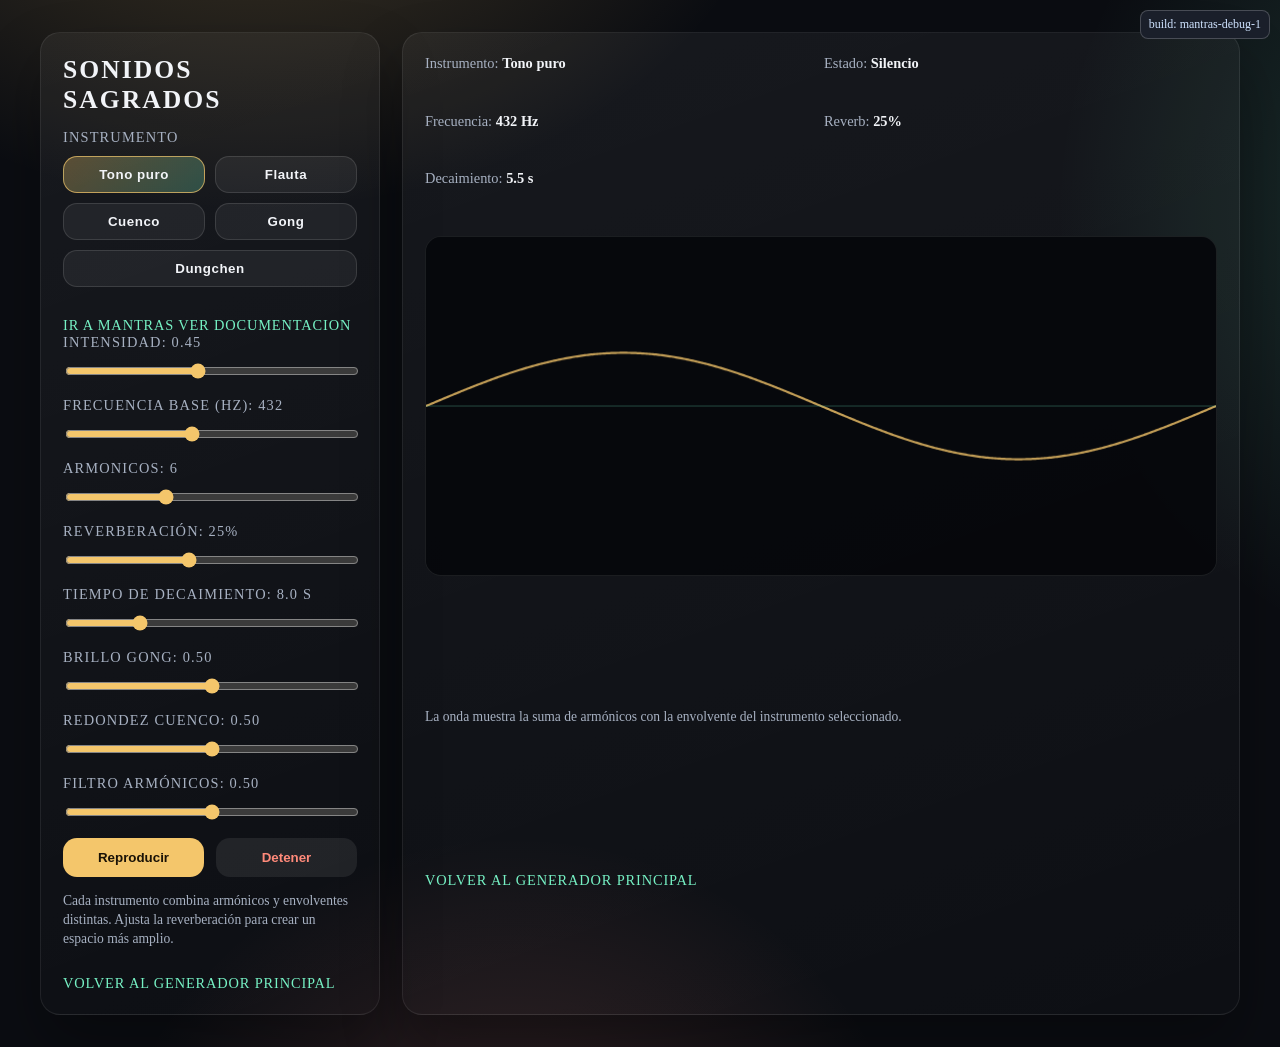
==== index.html @ 893e4a83 "Restaurar index a sonidos sagrados" ====
<!doctype html>
<html lang="es">
<head>
  <meta charset="utf-8" />
  <meta name="viewport" content="width=device-width, initial-scale=1" />
  <title>Sonidos Sagrados</title>
  <style>
    :root {
      --bg: #0b0d12;
      --panel: #151a22;
      --ink: #f2f4f8;
      --muted: #a7b1c2;
      --gold: #f4c66b;
      --emerald: #76f1c4;
      --crimson: #ff8a7a;
    }

    * { box-sizing: border-box; }

    body {
      margin: 0;
      font-family: "Cinzel", "Georgia", serif;
      color: var(--ink);
      background:
        radial-gradient(900px 700px at 20% -20%, rgba(244, 198, 107, 0.25), transparent 60%),
        radial-gradient(800px 800px at 120% 20%, rgba(118, 241, 196, 0.2), transparent 60%),
        radial-gradient(700px 700px at 40% 120%, rgba(255, 138, 122, 0.2), transparent 60%),
        var(--bg);
      min-height: 100vh;
      display: flex;
      justify-content: center;
      align-items: center;
      padding: 32px 18px;
    }

    .shell {
      width: min(1200px, 100%);
      display: grid;
      grid-template-columns: minmax(260px, 340px) 1fr;
      gap: 22px;
    }

    @media (max-width: 900px) {
      .shell { grid-template-columns: 1fr; }
    }

    .panel {
      background: linear-gradient(160deg, rgba(255,255,255,0.05), rgba(255,255,255,0.01));
      border: 1px solid rgba(255,255,255,0.08);
      border-radius: 20px;
      padding: 22px;
      box-shadow: 0 30px 60px rgba(0,0,0,0.3);
    }

    h1 {
      font-size: 1.6rem;
      margin: 0 0 14px;
      letter-spacing: 0.08em;
      text-transform: uppercase;
    }

    .control {
      display: grid;
      gap: 10px;
      margin-bottom: 16px;
    }

    .control label {
      font-size: 0.9rem;
      color: var(--muted);
      text-transform: uppercase;
      letter-spacing: 0.08em;
    }

    .row {
      display: flex;
      gap: 10px;
      flex-wrap: wrap;
    }

    .btn {
      flex: 1 1 120px;
      padding: 10px 14px;
      border-radius: 14px;
      border: 1px solid rgba(255,255,255,0.12);
      background: rgba(255,255,255,0.06);
      color: var(--ink);
      cursor: pointer;
      transition: all 0.2s ease;
      font-weight: 600;
      letter-spacing: 0.04em;
    }

    .btn.active {
      border-color: rgba(244, 198, 107, 0.7);
      background: linear-gradient(130deg, rgba(244, 198, 107, 0.3), rgba(118, 241, 196, 0.25));
    }

    .btn:hover { transform: translateY(-1px); }

    input[type="range"] {
      width: 100%;
      accent-color: var(--gold);
    }

    .cta {
      display: flex;
      gap: 12px;
      margin-top: 8px;
    }

    .cta button {
      flex: 1;
      padding: 12px 14px;
      border-radius: 14px;
      border: none;
      font-weight: 700;
      cursor: pointer;
    }

    .start {
      background: var(--gold);
      color: #1a1206;
    }

    .stop {
      background: rgba(255,255,255,0.08);
      color: var(--crimson);
      border: 1px solid rgba(255,255,255,0.2);
    }

    .display {
      display: grid;
      gap: 14px;
    }

    .readout {
      display: grid;
      gap: 6px;
      grid-template-columns: repeat(2, minmax(140px, 1fr));
      font-size: 0.9rem;
      color: var(--muted);
    }

    .readout span {
      color: var(--ink);
      font-weight: 600;
    }

    canvas {
      width: 100%;
      height: 340px;
      background: rgba(6, 8, 12, 0.8);
      border-radius: 16px;
      border: 1px solid rgba(255,255,255,0.08);
    }

    .hint {
      font-size: 0.85rem;
      color: var(--muted);
      line-height: 1.4;
    }

    .nav-link {
      display: inline-block;
      margin-top: 14px;
      color: var(--emerald);
      text-decoration: none;
      font-size: 0.9rem;
      letter-spacing: 0.06em;
      text-transform: uppercase;
    }

  </style>
</head>
<body>
  <main class="shell">
    <div id="build-tag" style="position:fixed; top:10px; right:10px; z-index:9999; font-size:12px; padding:6px 8px; border-radius:8px; background:#1a1f2a; border:1px solid rgba(255,255,255,0.2); color:#cfe3ff;">
      build: mantras-debug-1
    </div>
    <section class="panel">
      <h1>Sonidos sagrados</h1>

      <div class="control">
        <label>Instrumento</label>
        <div class="row" id="instrument-buttons">
          <button class="btn active" data-instrument="pure">Tono puro</button>
          <button class="btn" data-instrument="flute">Flauta</button>
          <button class="btn" data-instrument="bowl">Cuenco</button>
          <button class="btn" data-instrument="gong">Gong</button>
          <button class="btn" data-instrument="tibet-horn">Dungchen</button>
        </div>
      </div>
      <a class="nav-link" href="mantras.html">Ir a Mantras</a>
      <a class="nav-link" href="documentacion_botones.html">Ver documentacion</a>

      <div class="control">
        <label>Intensidad: <span id="amp-value">0.45</span></label>
        <input id="amp" type="range" min="0" max="1" step="0.01" value="0.45" />
      </div>

      <div class="control">
        <label>Frecuencia base (Hz): <span id="freq-value">432</span></label>
        <input id="freq" type="range" min="20" max="980" step="1" value="432" />
      </div>

      <div class="control">
        <label>Armonicos: <span id="harm-value">6</span></label>
        <input id="harm" type="range" min="1" max="16" step="1" value="6" />
      </div>

      <div class="control">
        <label>Reverberación: <span id="verb-value">25%</span></label>
        <input id="verb" type="range" min="0" max="0.6" step="0.01" value="0.25" />
      </div>

      <div class="control">
        <label>Tiempo de decaimiento: <span id="decay-value">8.0 s</span></label>
        <input id="decay" type="range" min="1" max="30" step="0.1" value="8.0" />
      </div>

      <div class="control">
        <label>Brillo gong: <span id="gong-bright-value">0.5</span></label>
        <input id="gong-bright" type="range" min="0" max="1" step="0.05" value="0.5" />
      </div>

      <div class="control">
        <label>Redondez cuenco: <span id="bowl-round-value">0.5</span></label>
        <input id="bowl-round" type="range" min="0" max="1" step="0.05" value="0.5" />
      </div>

      <div class="control">
        <label>Filtro armónicos: <span id="harm-filter-value">0.5</span></label>
        <input id="harm-filter" type="range" min="0" max="1" step="0.05" value="0.5" />
      </div>

      <div class="cta">
        <button class="start" id="start">Reproducir</button>
        <button class="stop" id="stop">Detener</button>
      </div>

      <p class="hint">Cada instrumento combina armónicos y envolventes distintas. Ajusta la reverberación para crear un espacio más amplio.</p>
      <a class="nav-link" href="index.html">Volver al generador principal</a>
    </section>

    <section class="panel display">
      <div class="readout">
        <div>Instrumento: <span id="read-inst">Tono puro</span></div>
        <div>Estado: <span id="read-state">Silencio</span></div>
        <div>Frecuencia: <span id="read-freq">432 Hz</span></div>
        <div>Reverb: <span id="read-verb">25%</span></div>
        <div>Decaimiento: <span id="read-decay">5.5 s</span></div>
      </div>
      <canvas id="scope" width="900" height="340"></canvas>
      <p id="wave-hint" class="hint">La onda muestra la suma de armónicos con la envolvente del instrumento seleccionado.</p>
      <a class="nav-link" href="index.html">Volver al generador principal</a>

    </section>
  </main>

  <script>
    const audioState = {
      ctx: null,
      masterGain: null,
      verb: null,
      verbGain: null,
      instrument: "pure",
      running: false,
      voiceGain: null,
      nodes: []
    };

    const ui = {
      amp: document.getElementById("amp"),
      freq: document.getElementById("freq"),
      harm: document.getElementById("harm"),
      verb: document.getElementById("verb"),
      decay: document.getElementById("decay"),
      ampValue: document.getElementById("amp-value"),
      freqValue: document.getElementById("freq-value"),
      harmValue: document.getElementById("harm-value"),
      verbValue: document.getElementById("verb-value"),
      decayValue: document.getElementById("decay-value"),
      readInst: document.getElementById("read-inst"),
      readState: document.getElementById("read-state"),
      readFreq: document.getElementById("read-freq"),
      readVerb: document.getElementById("read-verb"),
      readDecay: document.getElementById("read-decay"),
      buttons: Array.from(document.querySelectorAll("#instrument-buttons .btn")),
      gongBright: document.getElementById("gong-bright"),
      bowlRound: document.getElementById("bowl-round"),
      harmFilter: document.getElementById("harm-filter"),
      gongBrightValue: document.getElementById("gong-bright-value"),
      bowlRoundValue: document.getElementById("bowl-round-value"),
      harmFilterValue: document.getElementById("harm-filter-value"),
      start: document.getElementById("start"),
      stop: document.getElementById("stop"),
      canvas: document.getElementById("scope"),
      waveHint: document.getElementById("wave-hint"),
      mantrasPanel: document.getElementById("mantras-panel")
    };

    const labels = {
      pure: "Tono puro",
      flute: "Flauta",
      bowl: "Cuenco",
      gong: "Gong",
      "tibet-horn": "Dungchen"
    };


    function ensureAudio() {
      if (!audioState.ctx) {
        audioState.ctx = new (window.AudioContext || window.webkitAudioContext)();
        audioState.masterGain = audioState.ctx.createGain();
        audioState.verbGain = audioState.ctx.createGain();
        audioState.verb = createReverb(audioState.ctx, 2.6);
        audioState.masterGain.connect(audioState.ctx.destination);
        audioState.masterGain.connect(audioState.verbGain);
        audioState.verbGain.connect(audioState.verb);
        audioState.verb.connect(audioState.ctx.destination);
      }
    }

    function createReverb(ctx, seconds) {
      const rate = ctx.sampleRate;
      const length = rate * seconds;
      const impulse = ctx.createBuffer(2, length, rate);
      for (let ch = 0; ch < 2; ch++) {
        const data = impulse.getChannelData(ch);
        for (let i = 0; i < length; i++) {
          const decay = Math.pow(1 - i / length, 2.2);
          data[i] = (Math.random() * 2 - 1) * decay;
        }
      }
      const convolver = ctx.createConvolver();
      convolver.buffer = impulse;
      return convolver;
    }

    function getProfile() {
      const harmonics = parseInt(ui.harm.value, 10);
      const baseProfiles = {
        pure: {
          ratios: [1],
          gains: [1],
        decay: 3.2,
        attack: 0.03,
        sustain: true,
        noise: 0
      },
      flute: {
        ratios: [1, 2, 3],
        gains: [1, 0.22, 0.12],
        decay: 3.0,
        attack: 0.05,
        sustain: true,
        noise: 0.02
      },
        bowl: {
          ratios: [1, 1.48, 2.15, 2.72, 3.3, 4.12, 4.7],
          gains: [1, 0.65, 0.5, 0.36, 0.28, 0.22, 0.18],
          decay: 6.8,
          attack: 0.02,
          sustain: false,
          noise: 0.02
        },
      gong: {
        ratios: [0.5, 1, 1.27, 1.42, 1.62, 2.05, 2.7, 3.05, 3.9, 4.6],
        gains: [0.22, 1, 0.8, 0.6, 0.48, 0.42, 0.3, 0.24, 0.2, 0.16],
        decay: 12.0,
        attack: 0.05,
        sustain: false,
        noise: 0.12
      },
      "tibet-horn": {
        synthesis: "harmonic",
        harmonics: 25,
        p: 1.1,
        decay: 6.0,
        attack: 0.5,
        release: 0.5,
        sustain: true,
        noise: 0
      }
    };

      const base = baseProfiles[audioState.instrument];
      const profile = {
        ...base,
        ratios: base.ratios ? base.ratios.slice() : [],
        gains: base.gains ? base.gains.slice() : []
      };

      // Ajustes tímbricos
      if (audioState.instrument === "gong" && profile.gains) {
        const bright = (parseFloat(ui.gongBright.value) - 0.5) * 2; // -1..1
        profile.gains = profile.gains.map((g, i) => {
          const tilt = 1 + bright * (i / profile.gains.length) * 0.45;
          return g * tilt;
        });
        profile.noise = Math.max(0.04, profile.noise + bright * 0.04);
      }

      if (audioState.instrument === "bowl" && profile.gains) {
        const round = (parseFloat(ui.bowlRound.value) - 0.5) * 2;
        profile.gains = profile.gains.map((g, i) => {
          const tilt = 1 + (-round) * (i / profile.gains.length) * 0.5;
          return g * tilt;
        });
      }

      const filter = (parseFloat(ui.harmFilter.value) - 0.5) * 2;
      if (Math.abs(filter) > 0.001 && profile.gains) {
        profile.gains = profile.gains.map((g, i) => {
          const weight = filter > 0
            ? 1 - (i / profile.gains.length) * 0.35
            : 1 + (i / profile.gains.length) * 0.35;
          return g * weight;
        });
      }
      if (profile.ratios.length && harmonics > profile.ratios.length) {
        const extra = harmonics - profile.ratios.length;
        for (let i = 0; i < extra; i++) {
          const n = profile.ratios.length + 1 + i;
          profile.ratios.push(n);
          profile.gains.push(profile.gains[profile.gains.length - 1] * 0.7);
        }
      }
      return profile;
    }

    function updateInstrument() {
      ui.readInst.textContent = labels[audioState.instrument];
      if (audioState.running) {
        stopSound(true);
        startSound();
      }
    }

    function updateParams() {
      const amp = parseFloat(ui.amp.value);
      const freq = parseFloat(ui.freq.value);
      const harm = parseInt(ui.harm.value, 10);
      const verb = parseFloat(ui.verb.value);
      const decay = parseFloat(ui.decay.value);

      ui.ampValue.textContent = amp.toFixed(2);
      ui.freqValue.textContent = freq.toFixed(0);
      ui.harmValue.textContent = harm;
      ui.verbValue.textContent = `${Math.round(verb * 100)}%`;
      ui.decayValue.textContent = `${decay.toFixed(1)} s`;

      ui.readFreq.textContent = `${freq.toFixed(0)} Hz`;
      ui.readVerb.textContent = `${Math.round(verb * 100)}%`;
      ui.readDecay.textContent = `${decay.toFixed(1)} s`;

      if (audioState.masterGain) {
        audioState.masterGain.gain.setTargetAtTime(amp, audioState.ctx.currentTime, 0.05);
      }
      if (audioState.verbGain) {
        audioState.verbGain.gain.setTargetAtTime(verb, audioState.ctx.currentTime, 0.08);
      }
      if (audioState.nodes.length) {
        const profile = getProfile();
        audioState.nodes.forEach((node, index) => {
          if (node.type === "osc") {
            if (profile.synthesis === "harmonic") {
              node.osc.frequency.setTargetAtTime(freq, audioState.ctx.currentTime, 0.05);
            } else {
              const ratio = profile.ratios[index % profile.ratios.length];
              node.osc.frequency.setTargetAtTime(freq * ratio, audioState.ctx.currentTime, 0.05);
            }
          }
        });
      }
      drawWaveform();
    }

    function startSound() {
      ensureAudio();
      if (audioState.running) return;

      const ctx = audioState.ctx;
      const profile = getProfile();
      const freq = parseFloat(ui.freq.value);
      const decay = parseFloat(ui.decay.value);
      const now = ctx.currentTime;

      audioState.masterGain.gain.value = parseFloat(ui.amp.value);
      audioState.verbGain.gain.value = parseFloat(ui.verb.value);

      audioState.voiceGain = ctx.createGain();
      audioState.voiceGain.gain.value = 0;

      if (audioState.instrument === "tibet-horn") {
        const lowpass = ctx.createBiquadFilter();
        lowpass.type = "lowpass";
        lowpass.frequency.value = 900;
        lowpass.Q.value = 0.7;

        const body = ctx.createBiquadFilter();
        body.type = "peaking";
        body.frequency.value = 120;
        body.Q.value = 1.1;
        body.gain.value = 4;

        audioState.voiceGain.connect(body);
        body.connect(lowpass);
        lowpass.connect(audioState.masterGain);
        lowpass.connect(audioState.verbGain);

        audioState.nodes.push({ type: "filter", node: body });
        audioState.nodes.push({ type: "filter", node: lowpass });
      } else {
        audioState.voiceGain.connect(audioState.masterGain);
        audioState.voiceGain.connect(audioState.verbGain);
      }

      audioState.nodes = [];

      if (profile.synthesis === "harmonic") {
        const osc = ctx.createOscillator();
        const real = new Float32Array(profile.harmonics + 1);
        const imag = new Float32Array(profile.harmonics + 1);
        for (let n = 1; n <= profile.harmonics; n++) {
          const amp = 1 / Math.pow(n, profile.p);
          real[n] = 0;
          imag[n] = amp;
        }
        const wave = ctx.createPeriodicWave(real, imag, { disableNormalization: true });
        osc.setPeriodicWave(wave);
        osc.frequency.value = freq;
        osc.connect(audioState.voiceGain);
        osc.start();
        audioState.nodes.push({ type: "osc", osc, gain: audioState.voiceGain });

        if (audioState.instrument === "tibet-horn") {
          const lfo = ctx.createOscillator();
          lfo.type = "sine";
          lfo.frequency.value = 0.22;
          const lfoGain = ctx.createGain();
          lfoGain.gain.value = 6;
          lfo.connect(lfoGain);
          lfoGain.connect(osc.detune);
          lfo.start();
          audioState.nodes.push({ type: "lfo", osc: lfo, gain: lfoGain });
        }
      } else {
        const detuneSpread = audioState.instrument === "gong" ? 20 : audioState.instrument === "bowl" ? 9 : 4;

        profile.ratios.forEach((ratio, index) => {
          const osc = ctx.createOscillator();
          osc.type = "sine";
          osc.frequency.value = freq * ratio;
          osc.detune.value = (Math.random() * detuneSpread - detuneSpread / 2);
          const gain = ctx.createGain();
          gain.gain.value = profile.gains[index] || profile.gains[profile.gains.length - 1];
          osc.connect(gain);
          gain.connect(audioState.voiceGain);
          osc.start();
          audioState.nodes.push({ type: "osc", osc, gain });
        });

        if (audioState.instrument === "gong") {
          const lfo = ctx.createOscillator();
          lfo.type = "sine";
          lfo.frequency.value = 0.12;
          const lfoGain = ctx.createGain();
          lfoGain.gain.value = 20;
          lfo.connect(lfoGain);
          audioState.nodes.forEach((node) => {
            if (node.type === "osc") {
              lfoGain.connect(node.osc.detune);
            }
          });
          lfo.start();
          audioState.nodes.push({ type: "lfo", osc: lfo, gain: lfoGain });
        }
      }

      if (profile.noise > 0 || audioState.instrument === "tibet-horn") {
        const bufferSize = ctx.sampleRate * 1.2;
        const buffer = ctx.createBuffer(1, bufferSize, ctx.sampleRate);
        const data = buffer.getChannelData(0);
        for (let i = 0; i < bufferSize; i++) {
          data[i] = (Math.random() * 2 - 1) * 0.6;
        }
        const noise = ctx.createBufferSource();
        noise.buffer = buffer;
        noise.loop = profile.sustain;
        const filter = ctx.createBiquadFilter();
        filter.type = "bandpass";
        filter.frequency.value = audioState.instrument === "gong" ? freq * 2.2 : audioState.instrument === "tibet-horn" ? 320 : freq * 1.6;
        filter.Q.value = audioState.instrument === "tibet-horn" ? 0.55 : 0.8;
        const noiseGain = ctx.createGain();
        noiseGain.gain.value = audioState.instrument === "tibet-horn" ? 0.06 : profile.noise;
        noise.connect(filter);
        filter.connect(noiseGain);
        noiseGain.connect(audioState.voiceGain);
        noise.start();
        audioState.nodes.push({ type: "noise", noise, gain: noiseGain });

        if (audioState.instrument === "gong") {
          const air = ctx.createBufferSource();
          air.buffer = buffer;
          air.loop = profile.sustain;
          const airFilter = ctx.createBiquadFilter();
          airFilter.type = "bandpass";
          airFilter.frequency.value = 1800;
          airFilter.Q.value = 0.4;
          const airGain = ctx.createGain();
          airGain.gain.value = 0.01;
          air.connect(airFilter);
          airFilter.connect(airGain);
          airGain.connect(audioState.voiceGain);
          air.start();
          audioState.nodes.push({ type: "noise", noise: air, gain: airGain });
        }
      }

      audioState.voiceGain.gain.setValueAtTime(0.0001, now);
      audioState.voiceGain.gain.exponentialRampToValueAtTime(1, now + profile.attack);

      if (!profile.sustain) {
        const decayTime = Math.max(0.4, profile.decay * (decay / 5.5));
        audioState.nodes.forEach((node, index) => {
          if (node.type === "osc") {
            const tail = decayTime * (1 + index * 0.12);
            if (node.gain && node.gain.gain) {
              node.gain.gain.exponentialRampToValueAtTime(0.0001, now + tail);
            }
          }
        });
        audioState.voiceGain.gain.exponentialRampToValueAtTime(0.0001, now + decayTime * 1.2);
      }

      audioState.running = true;
      ui.readState.textContent = "Reproduciendo";
    }

    function stopSound(immediate = false) {
      if (!audioState.running) return;
      const now = audioState.ctx.currentTime;
      const profile = getProfile();
      const release = immediate ? 0.05 : (profile.release || 0.3);

      if (audioState.voiceGain) {
        audioState.voiceGain.gain.cancelScheduledValues(now);
        audioState.voiceGain.gain.exponentialRampToValueAtTime(0.0001, now + release);
      }

      audioState.nodes.forEach((node) => {
        if (node.type === "osc") {
          node.osc.stop(now + release + 0.05);
        } else if (node.type === "noise") {
          node.noise.stop(now + release + 0.05);
        } else if (node.type === "lfo") {
          node.osc.stop(now + release + 0.05);
        }
      });

      setTimeout(() => {
        audioState.nodes.forEach((node) => {
          if (node.type === "osc") {
            node.osc.disconnect();
            if (node.gain && node.gain.disconnect) node.gain.disconnect();
          } else if (node.type === "noise") {
            node.noise.disconnect();
            node.gain.disconnect();
          } else if (node.type === "lfo") {
            node.osc.disconnect();
            node.gain.disconnect();
          } else if (node.type === "filter") {
            node.node.disconnect();
          }
        });
        if (audioState.voiceGain) {
          audioState.voiceGain.disconnect();
        }
        audioState.nodes = [];
        audioState.voiceGain = null;
        audioState.running = false;
        ui.readState.textContent = "Silencio";
      }, (release + 0.06) * 1000);
    }

    function drawWaveform() {
      const canvas = ui.canvas;
      const ctx = canvas.getContext("2d");
      const w = canvas.width;
      const h = canvas.height;

      ctx.clearRect(0, 0, w, h);
      ctx.fillStyle = "rgba(6, 8, 12, 0.7)";
      ctx.fillRect(0, 0, w, h);

      const mid = h / 2;
      ctx.strokeStyle = "rgba(244, 198, 107, 0.8)";
      ctx.lineWidth = 2.2;

      const samples = 512;
      const amp = parseFloat(ui.amp.value);
      const harmonics = parseInt(ui.harm.value, 10);
      const profile = getProfile();

      ctx.beginPath();
      for (let i = 0; i <= samples; i++) {
        const t = i / samples;
        const phase = t * 2 * Math.PI;
        let value = 0;

        if (audioState.instrument === "pure") {
          value = Math.sin(phase);
        } else if (audioState.instrument === "tibet-horn") {
          const limit = profile.harmonics || 25;
          const p = profile.p || 1.1;
          for (let n = 1; n <= limit; n++) {
            value += Math.sin(n * phase) / Math.pow(n, p);
          }
        } else {
          const limit = Math.min(harmonics, profile.ratios.length);
          for (let n = 0; n < limit; n++) {
            value += Math.sin(profile.ratios[n] * phase) * (profile.gains[n] || 0.1);
          }
        }

        value = value * amp;
        const x = (i / samples) * w;
        const y = mid - value * (h * 0.35);
        if (i === 0) ctx.moveTo(x, y);
        else ctx.lineTo(x, y);
      }
      ctx.stroke();

      ctx.strokeStyle = "rgba(118, 241, 196, 0.3)";
      ctx.lineWidth = 1;
      ctx.beginPath();
      ctx.moveTo(0, mid);
      ctx.lineTo(w, mid);
      ctx.stroke();
    }

    ui.buttons.forEach((btn) => {
      btn.addEventListener("click", () => {
        ui.buttons.forEach((b) => b.classList.remove("active"));
        btn.classList.add("active");
        audioState.instrument = btn.dataset.instrument;
        updateInstrument();
        drawWaveform();
      });
    });

    function updateToneLabels() {
      ui.gongBrightValue.textContent = parseFloat(ui.gongBright.value).toFixed(2);
      ui.bowlRoundValue.textContent = parseFloat(ui.bowlRound.value).toFixed(2);
      ui.harmFilterValue.textContent = parseFloat(ui.harmFilter.value).toFixed(2);
    }

    ui.amp.addEventListener("input", updateParams);
    ui.freq.addEventListener("input", updateParams);
    ui.harm.addEventListener("input", () => {
      updateParams();
      updateInstrument();
    });
    ui.verb.addEventListener("input", updateParams);
    ui.decay.addEventListener("input", updateParams);
    ui.gongBright.addEventListener("input", () => {
      updateToneLabels();
      updateInstrument();
      drawWaveform();
    });
    ui.bowlRound.addEventListener("input", () => {
      updateToneLabels();
      updateInstrument();
      drawWaveform();
    });
    ui.harmFilter.addEventListener("input", () => {
      updateToneLabels();
      updateInstrument();
      drawWaveform();
    });

    ui.start.addEventListener("click", () => {
      startSound();
      updateParams();
    });

    ui.stop.addEventListener("click", stopSound);

        updateToneLabels();
    drawWaveform();
  </script>
</body>
</html>
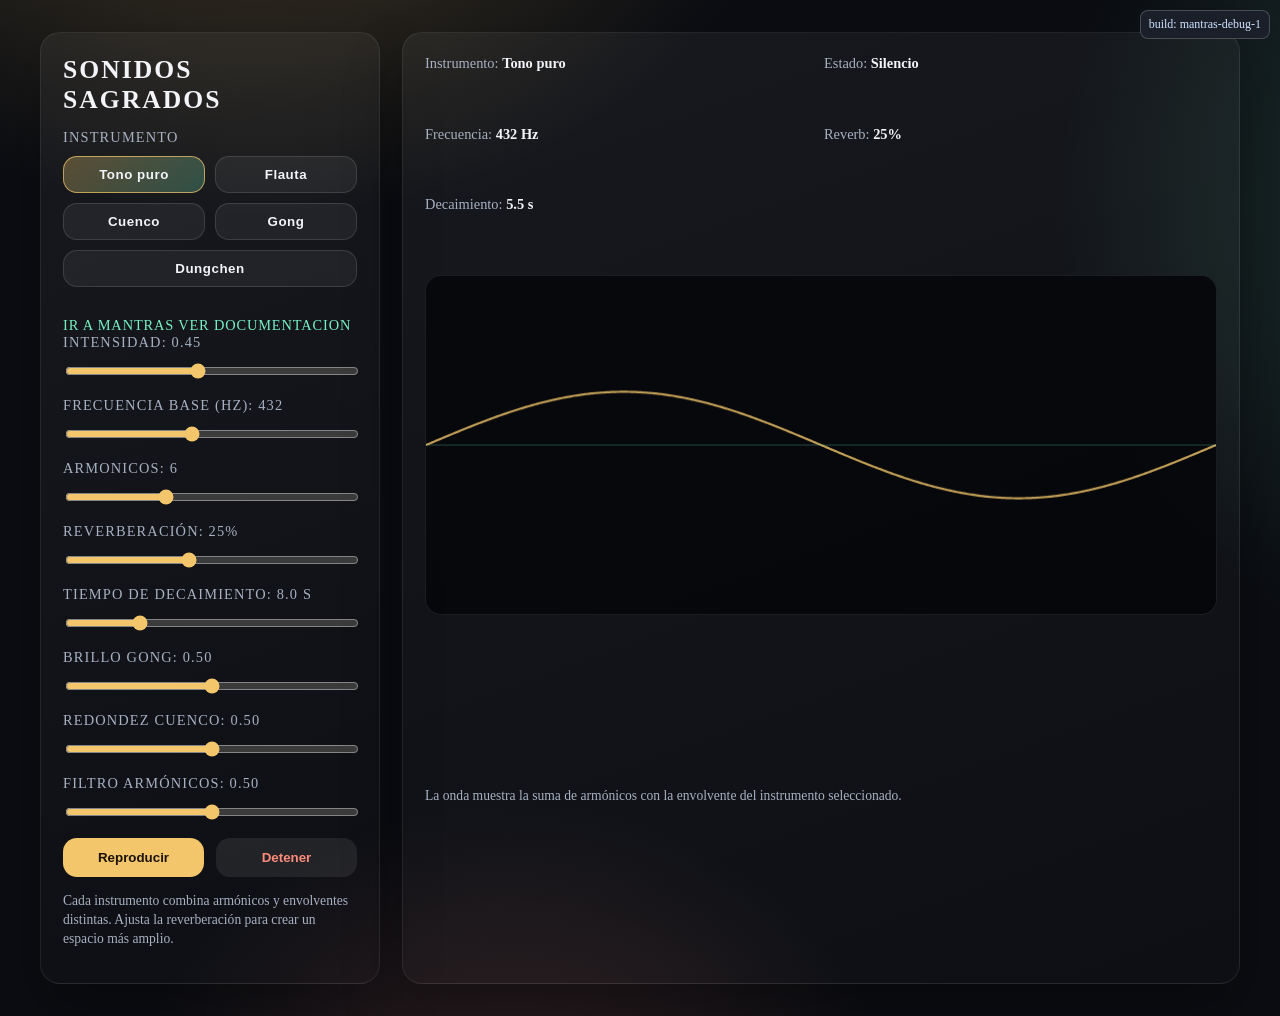
==== commit 0dbdc2f2: "Quitar enlace volver al generador principal" ====
--- a/index.html
+++ b/index.html
@@ -240,7 +240,7 @@
       </div>
 
       <p class="hint">Cada instrumento combina armónicos y envolventes distintas. Ajusta la reverberación para crear un espacio más amplio.</p>
-      <a class="nav-link" href="index.html">Volver al generador principal</a>
+      
     </section>
 
     <section class="panel display">
@@ -253,7 +253,7 @@
       </div>
       <canvas id="scope" width="900" height="340"></canvas>
       <p id="wave-hint" class="hint">La onda muestra la suma de armónicos con la envolvente del instrumento seleccionado.</p>
-      <a class="nav-link" href="index.html">Volver al generador principal</a>
+      
 
     </section>
   </main>
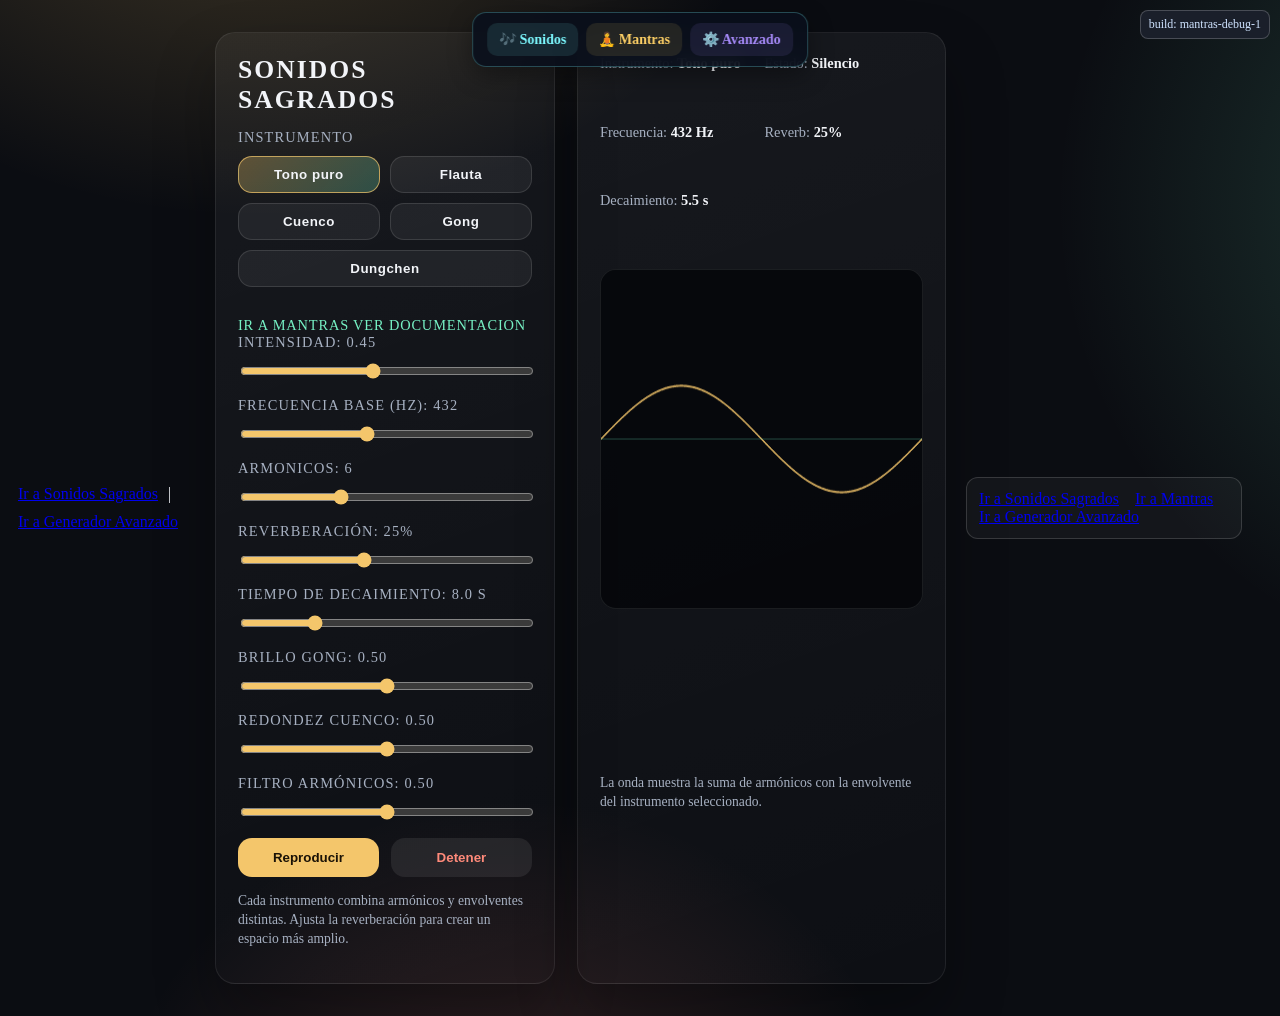
==== commit 30546f70: "Agregar bloque de enlaces al final" ====
--- a/index.html
+++ b/index.html
@@ -174,6 +174,16 @@
   </style>
 </head>
 <body>
+<div style="margin:12px 0; display:flex; gap:10px; flex-wrap:wrap;"><a href="sonidos_sagrados.html">Ir a Sonidos Sagrados</a> | <a href="sound_generator.html">Ir a Generador Avanzado</a></div>
+
+<nav style="position:fixed; top:12px; left:50%; transform:translateX(-50%); z-index:9999; display:flex; gap:8px; flex-wrap:wrap; justify-content:center; background:rgba(10,15,28,0.88); padding:10px 14px; border:1px solid rgba(125,249,255,0.25); border-radius:14px; box-shadow:0 8px 24px rgba(0,0,0,0.35); backdrop-filter:blur(8px);">
+  <a href="sonidos_sagrados.html" style="color:#7df9ff; text-decoration:none; font-weight:700; font-size:14px; padding:8px 12px; border-radius:10px; background:rgba(125,249,255,0.10);">🎶 Sonidos</a>
+  <a href="mantras.html" style="color:#ffd166; text-decoration:none; font-weight:700; font-size:14px; padding:8px 12px; border-radius:10px; background:rgba(255,209,102,0.10);">🧘 Mantras</a>
+  <a href="sound_generator.html" style="color:#a78bfa; text-decoration:none; font-weight:700; font-size:14px; padding:8px 12px; border-radius:10px; background:rgba(167,139,250,0.10);">⚙️ Avanzado</a>
+</nav>
+
+
+
   <main class="shell">
     <div id="build-tag" style="position:fixed; top:10px; right:10px; z-index:9999; font-size:12px; padding:6px 8px; border-radius:8px; background:#1a1f2a; border:1px solid rgba(255,255,255,0.2); color:#cfe3ff;">
       build: mantras-debug-1
@@ -791,5 +801,11 @@
         updateToneLabels();
     drawWaveform();
   </script>
+<div style="margin:20px; padding:12px; border:1px solid rgba(255,255,255,0.15); border-radius:12px; background:rgba(255,255,255,0.04);">
+  <a href="sonidos_sagrados.html" style="margin-right:12px;">Ir a Sonidos Sagrados</a>
+  <a href="mantras.html" style="margin-right:12px;">Ir a Mantras</a>
+  <a href="sound_generator.html">Ir a Generador Avanzado</a>
+</div>
+
 </body>
 </html>
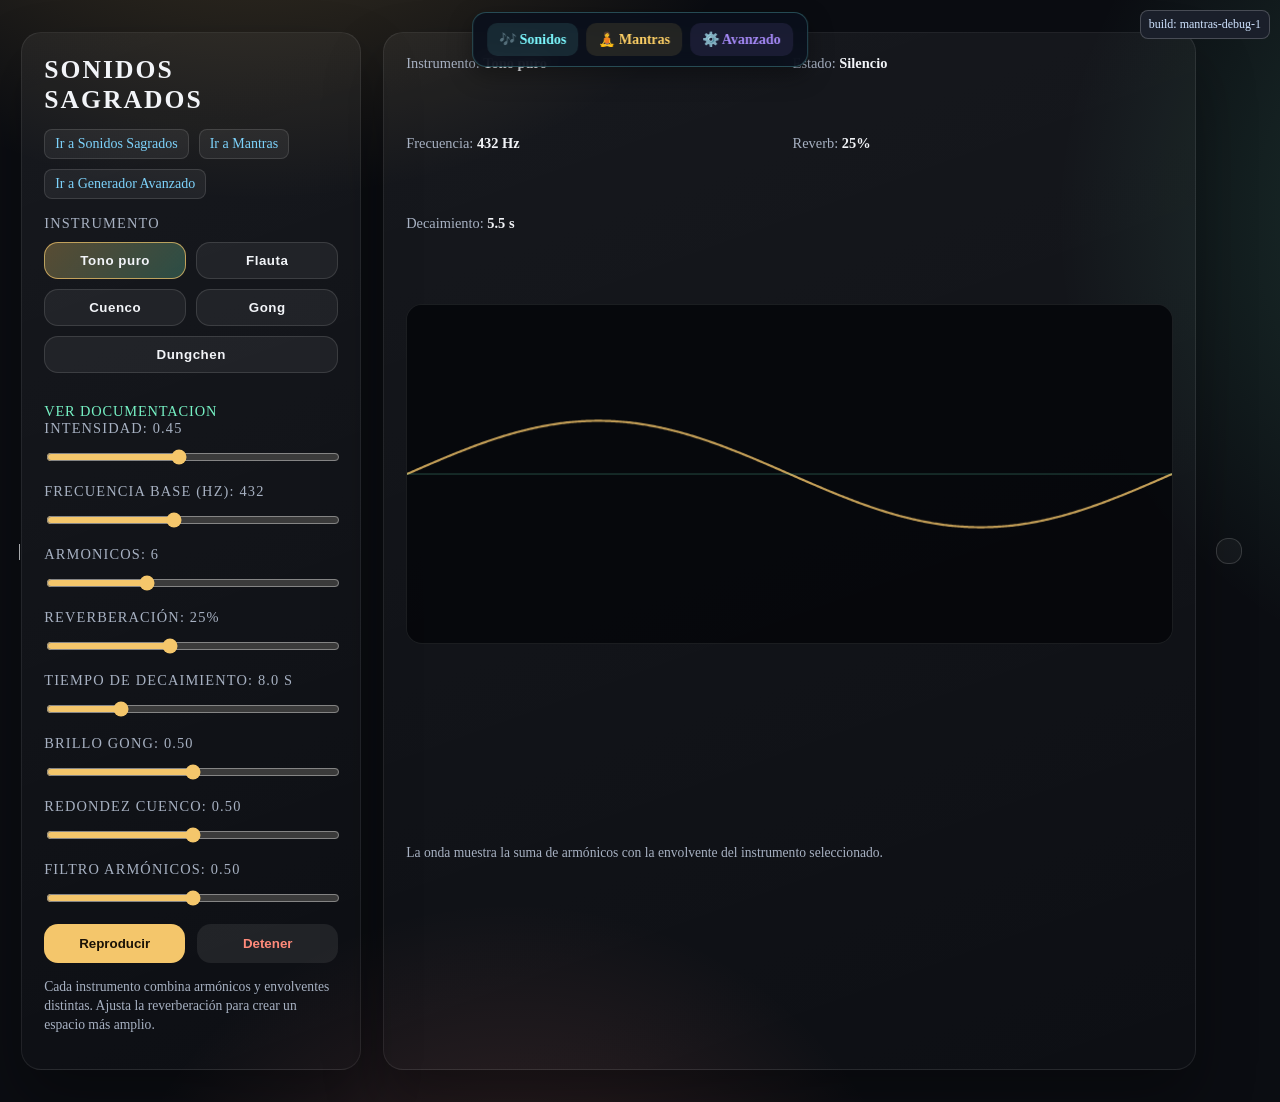
==== commit db63aa67: "Mover enlaces bajo titulos" ====
--- a/index.html
+++ b/index.html
@@ -174,7 +174,7 @@
   </style>
 </head>
 <body>
-<div style="margin:12px 0; display:flex; gap:10px; flex-wrap:wrap;"><a href="sonidos_sagrados.html">Ir a Sonidos Sagrados</a> | <a href="sound_generator.html">Ir a Generador Avanzado</a></div>
+<div style="margin:12px 0; display:flex; gap:10px; flex-wrap:wrap;">| </div>
 
 <nav style="position:fixed; top:12px; left:50%; transform:translateX(-50%); z-index:9999; display:flex; gap:8px; flex-wrap:wrap; justify-content:center; background:rgba(10,15,28,0.88); padding:10px 14px; border:1px solid rgba(125,249,255,0.25); border-radius:14px; box-shadow:0 8px 24px rgba(0,0,0,0.35); backdrop-filter:blur(8px);">
   <a href="sonidos_sagrados.html" style="color:#7df9ff; text-decoration:none; font-weight:700; font-size:14px; padding:8px 12px; border-radius:10px; background:rgba(125,249,255,0.10);">🎶 Sonidos</a>
@@ -190,6 +190,12 @@
     </div>
     <section class="panel">
       <h1>Sonidos sagrados</h1>
+<div class="links-navegacion" style="margin:10px 0 16px 0; display:flex; flex-wrap:wrap; gap:10px;">
+  <a href="sonidos_sagrados.html" style="text-decoration:none; font-size:14px; color:#7dd3fc; background:rgba(255,255,255,0.06); padding:6px 10px; border-radius:8px; border:1px solid rgba(255,255,255,0.12);">Ir a Sonidos Sagrados</a>
+  <a href="mantras.html" style="text-decoration:none; font-size:14px; color:#7dd3fc; background:rgba(255,255,255,0.06); padding:6px 10px; border-radius:8px; border:1px solid rgba(255,255,255,0.12);">Ir a Mantras</a>
+  <a href="sound_generator.html" style="text-decoration:none; font-size:14px; color:#7dd3fc; background:rgba(255,255,255,0.06); padding:6px 10px; border-radius:8px; border:1px solid rgba(255,255,255,0.12);">Ir a Generador Avanzado</a>
+</div>
+
 
       <div class="control">
         <label>Instrumento</label>
@@ -201,7 +207,6 @@
           <button class="btn" data-instrument="tibet-horn">Dungchen</button>
         </div>
       </div>
-      <a class="nav-link" href="mantras.html">Ir a Mantras</a>
       <a class="nav-link" href="documentacion_botones.html">Ver documentacion</a>
 
       <div class="control">
@@ -802,10 +807,7 @@
     drawWaveform();
   </script>
 <div style="margin:20px; padding:12px; border:1px solid rgba(255,255,255,0.15); border-radius:12px; background:rgba(255,255,255,0.04);">
-  <a href="sonidos_sagrados.html" style="margin-right:12px;">Ir a Sonidos Sagrados</a>
-  <a href="mantras.html" style="margin-right:12px;">Ir a Mantras</a>
-  <a href="sound_generator.html">Ir a Generador Avanzado</a>
-</div>
+  </div>
 
 </body>
 </html>
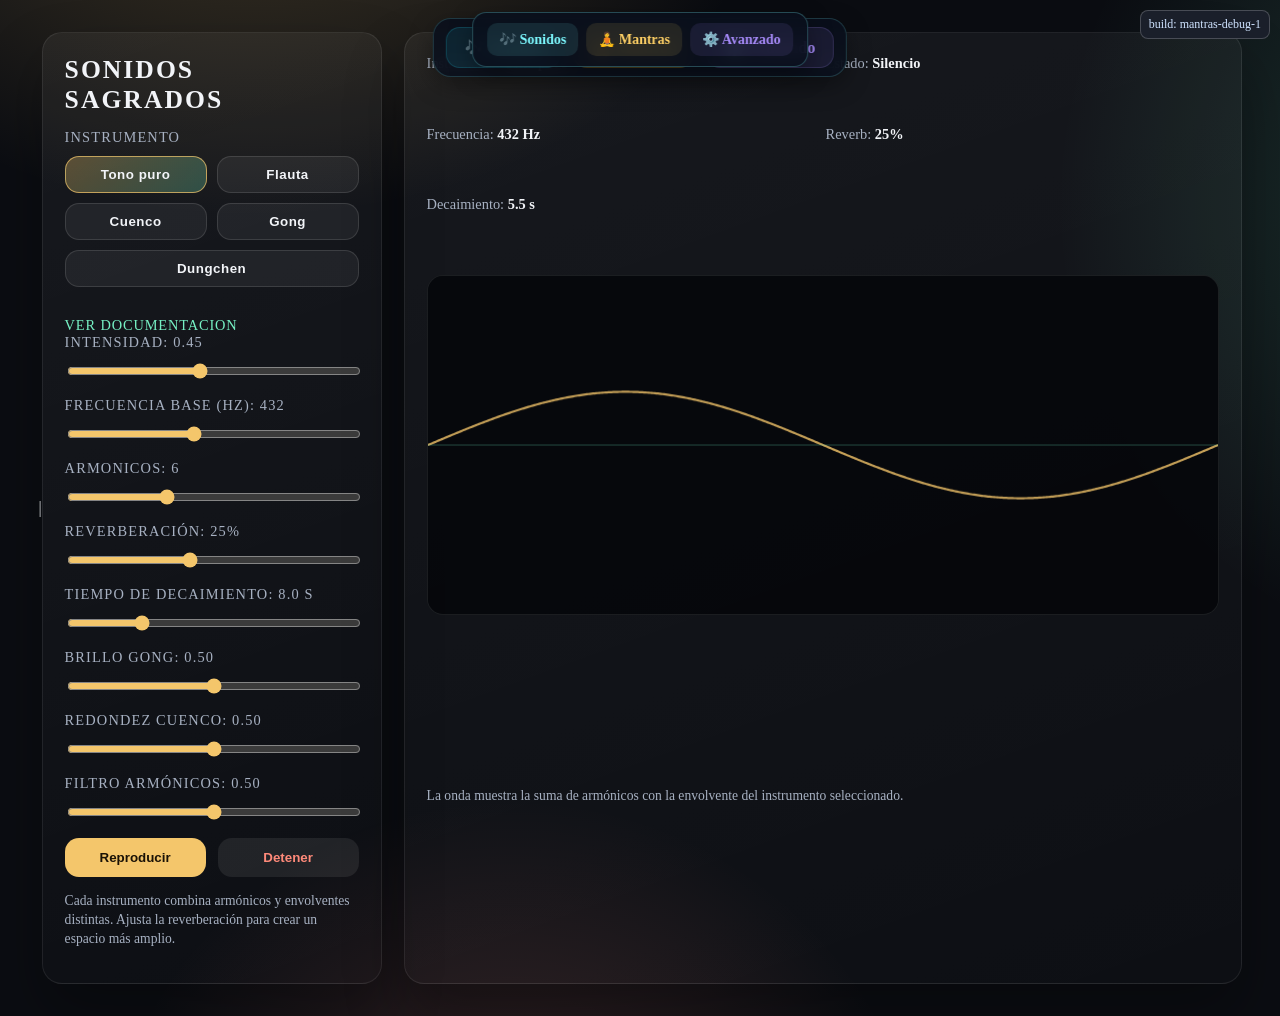
==== commit 005c2bdb: "Dejar solo menu superior de navegacion" ====
--- a/index.html
+++ b/index.html
@@ -174,6 +174,12 @@
   </style>
 </head>
 <body>
+<div class="top-nav-links" style="position:fixed; top:18px; left:50%; transform:translateX(-50%); z-index:9999; display:flex; gap:12px; padding:8px 12px; border-radius:18px; background:rgba(10,15,28,0.88); border:1px solid rgba(125,249,255,0.18); box-shadow:0 8px 24px rgba(0,0,0,0.35); backdrop-filter:blur(8px);">
+  <a href="sonidos_sagrados.html" style="text-decoration:none; color:#67e8f9; font-weight:700; padding:10px 18px; border-radius:14px; background:rgba(34,211,238,0.10); border:1px solid rgba(34,211,238,0.18);">🎶 Sonidos</a>
+  <a href="mantras.html" style="text-decoration:none; color:#fbbf24; font-weight:700; padding:10px 18px; border-radius:14px; background:rgba(251,191,36,0.10); border:1px solid rgba(251,191,36,0.18);">🧘 Mantras</a>
+  <a href="sound_generator.html" style="text-decoration:none; color:#a78bfa; font-weight:700; padding:10px 18px; border-radius:14px; background:rgba(167,139,250,0.10); border:1px solid rgba(167,139,250,0.18);">⚙️ Avanzado</a>
+</div>
+
 <div style="margin:12px 0; display:flex; gap:10px; flex-wrap:wrap;">| </div>
 
 <nav style="position:fixed; top:12px; left:50%; transform:translateX(-50%); z-index:9999; display:flex; gap:8px; flex-wrap:wrap; justify-content:center; background:rgba(10,15,28,0.88); padding:10px 14px; border:1px solid rgba(125,249,255,0.25); border-radius:14px; box-shadow:0 8px 24px rgba(0,0,0,0.35); backdrop-filter:blur(8px);">
@@ -190,14 +196,7 @@
     </div>
     <section class="panel">
       <h1>Sonidos sagrados</h1>
-<div class="links-navegacion" style="margin:10px 0 16px 0; display:flex; flex-wrap:wrap; gap:10px;">
-  <a href="sonidos_sagrados.html" style="text-decoration:none; font-size:14px; color:#7dd3fc; background:rgba(255,255,255,0.06); padding:6px 10px; border-radius:8px; border:1px solid rgba(255,255,255,0.12);">Ir a Sonidos Sagrados</a>
-  <a href="mantras.html" style="text-decoration:none; font-size:14px; color:#7dd3fc; background:rgba(255,255,255,0.06); padding:6px 10px; border-radius:8px; border:1px solid rgba(255,255,255,0.12);">Ir a Mantras</a>
-  <a href="sound_generator.html" style="text-decoration:none; font-size:14px; color:#7dd3fc; background:rgba(255,255,255,0.06); padding:6px 10px; border-radius:8px; border:1px solid rgba(255,255,255,0.12);">Ir a Generador Avanzado</a>
-</div>
-
-
-      <div class="control">
+<div class="control">
         <label>Instrumento</label>
         <div class="row" id="instrument-buttons">
           <button class="btn active" data-instrument="pure">Tono puro</button>
@@ -806,8 +805,5 @@
         updateToneLabels();
     drawWaveform();
   </script>
-<div style="margin:20px; padding:12px; border:1px solid rgba(255,255,255,0.15); border-radius:12px; background:rgba(255,255,255,0.04);">
-  </div>
-
 </body>
 </html>
